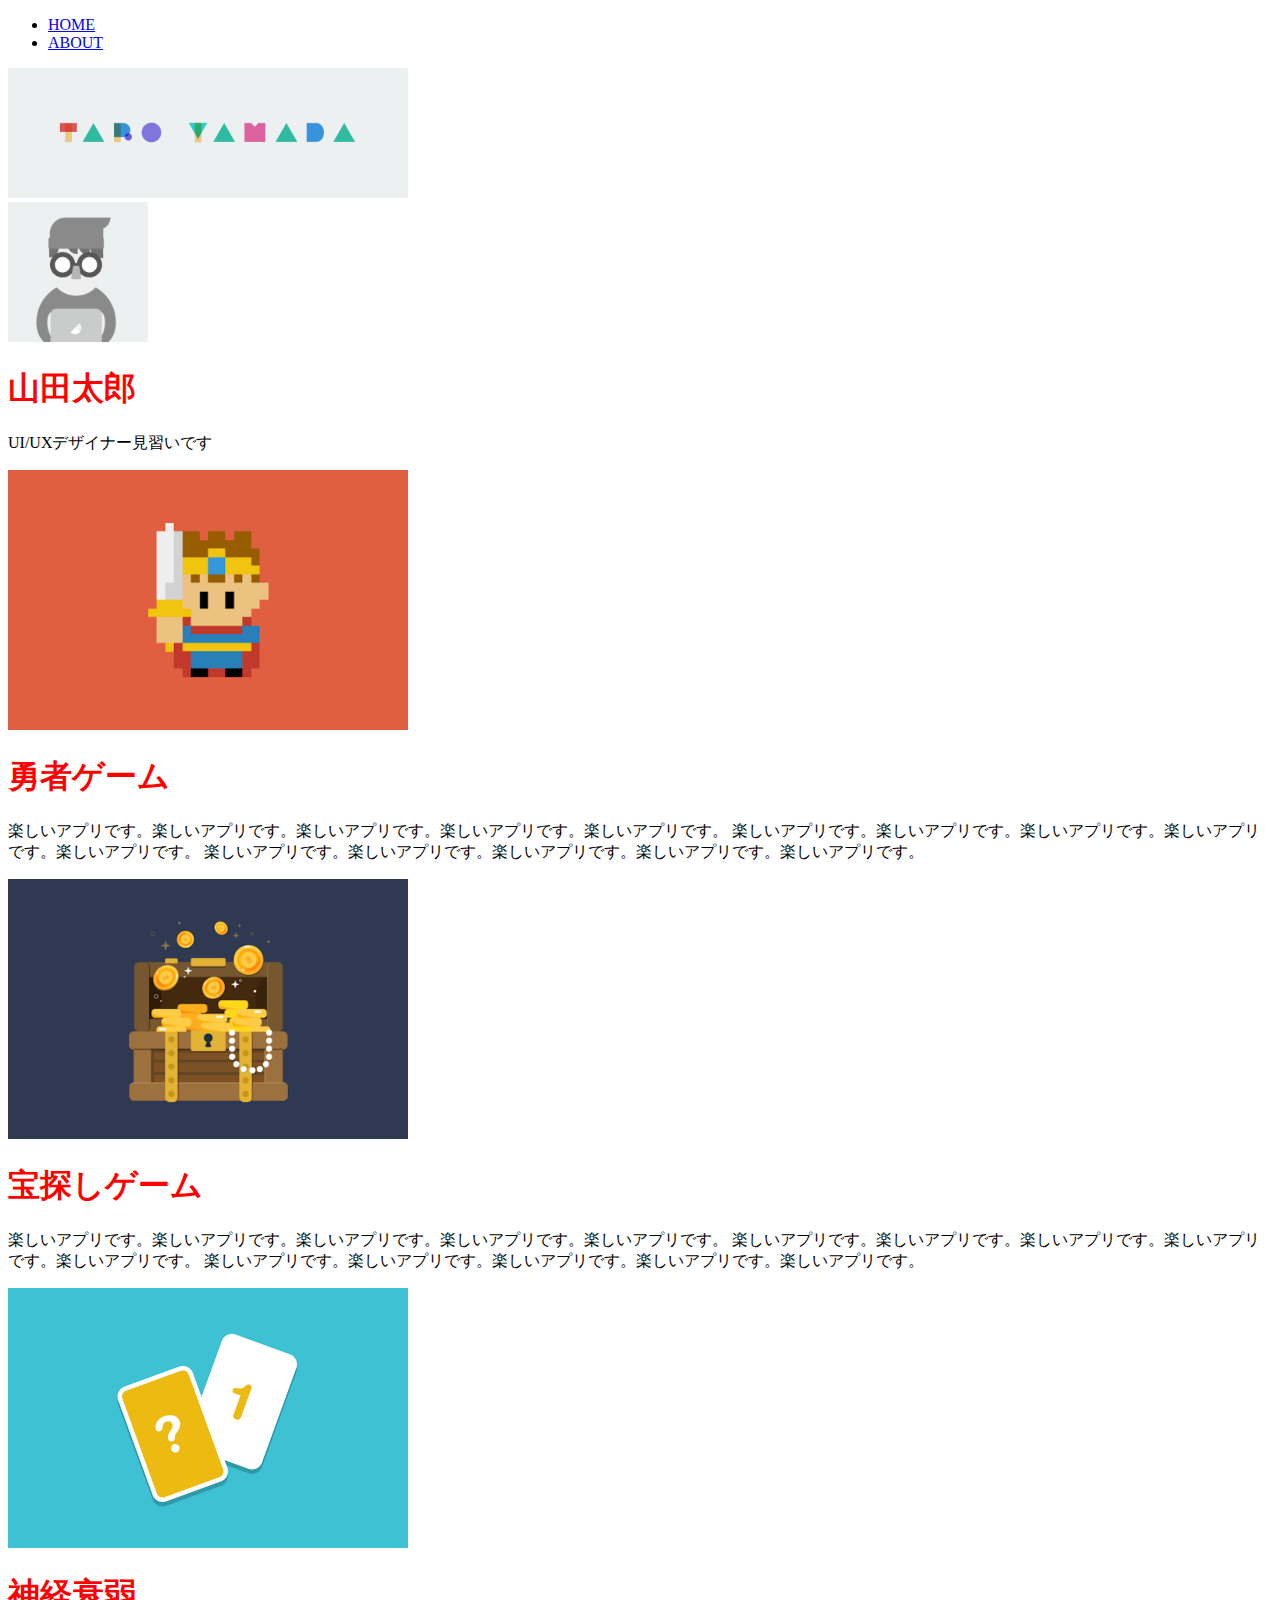
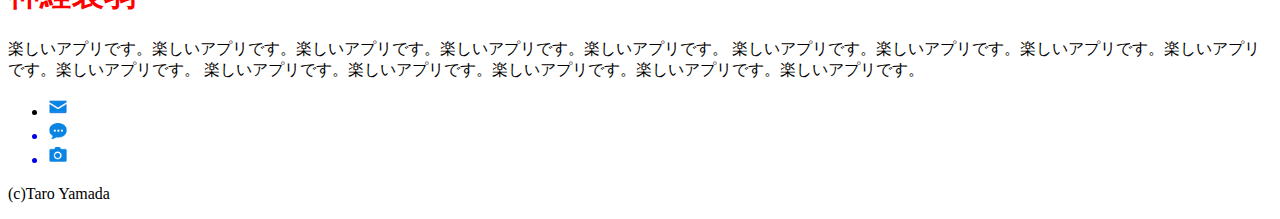
==== MyPortfolio/index.html @ 5306b494 "はじめてのCSS #01" ====
<!DOCTYPE html>
<html lang="ja">
<head>
  <meta charset="UTF-8">
  <title>太郎のポートフォリオサイト</title>
  <link rel="icon" href="favicon.ico">
  <meta name="description" content="太郎のポートフォリオサイトです。">
  <style>
    h1{
      color: red;
    }
  </style>
</head>
<body>
  <header>
    <nav>
      <ul>
        <li>
          <a href="index.html">
            HOME
          </a>
        </li>
        <li>
          <a href="about.html">
            ABOUT
          </a>
        </li>
      </ul>
    </nav>
    <img src="img/header.png" width="400" height="130" alt="ヘッダー画像">
  </header>

  <section>
    <img src="img/taro.png" width="140" height="140" alt="太郎のアイコン">
    <h1>山田太郎</h1>
    <p>UI/UXデザイナー見習いです</p>

    <section>
      <img src="img/work1.png" width="400" height="260" alt="勇者ゲーム">
      <h1>勇者ゲーム</h1>
      <p>楽しいアプリです。楽しいアプリです。楽しいアプリです。楽しいアプリです。楽しいアプリです。
        楽しいアプリです。楽しいアプリです。楽しいアプリです。楽しいアプリです。楽しいアプリです。
        楽しいアプリです。楽しいアプリです。楽しいアプリです。楽しいアプリです。楽しいアプリです。</p>
        <img src="img/work2.png" width="400" height="260" alt="宝探しゲーム">
    </section>

    <section>
      <h1>宝探しゲーム</h1>
      <p>楽しいアプリです。楽しいアプリです。楽しいアプリです。楽しいアプリです。楽しいアプリです。
        楽しいアプリです。楽しいアプリです。楽しいアプリです。楽しいアプリです。楽しいアプリです。
        楽しいアプリです。楽しいアプリです。楽しいアプリです。楽しいアプリです。楽しいアプリです。</p>
        <img src="img/work3.png" width="400" height="260" alt="神経衰弱">
    </section>
    <section>
      <h1>神経衰弱</h1>
      <p>楽しいアプリです。楽しいアプリです。楽しいアプリです。楽しいアプリです。楽しいアプリです。
        楽しいアプリです。楽しいアプリです。楽しいアプリです。楽しいアプリです。楽しいアプリです。
        楽しいアプリです。楽しいアプリです。楽しいアプリです。楽しいアプリです。楽しいアプリです。</p>
    </section>
  </section>

  <footer>
    <ul>
      <li>
        <a href="mailto:XXXXXXXXXXXXX@gmail.com" target="_blank">
          <img src="img/mail.png" width="20" height="20" alt="メール送信">
        </a>
      </li>
      <a href="https://dotinstall.com" target="_blank">
        <li>
          <img src="img/blog.png" width="20" height="20" alt="ブログサイトへ">
        </li>
      </a>
      <a href="https://dotinstall.com" target="_blank">
        <li>
          <img src="img/photos.png" width="20" height="20" alt="写真サイトへ">
        </li>
      </a>
    </ul>
    <p>(c)Taro Yamada</p>
  </footer>
</body>
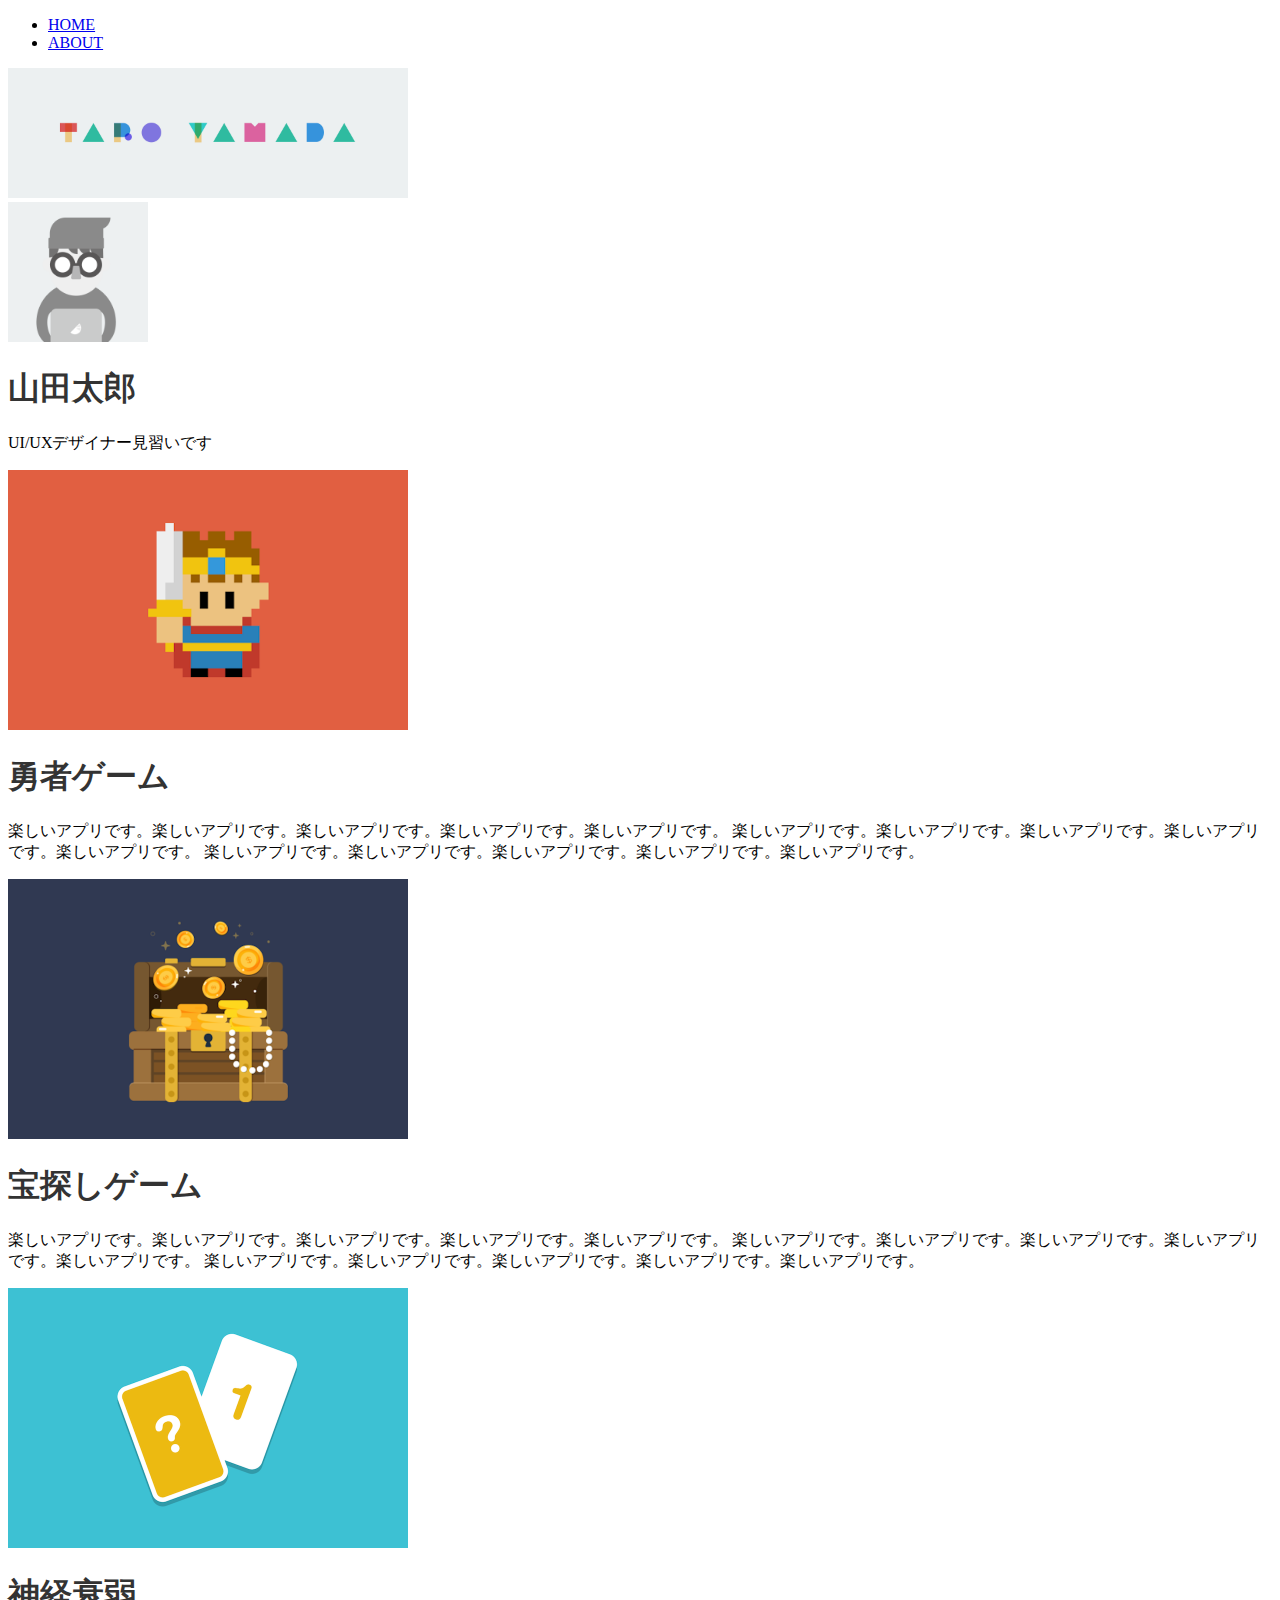
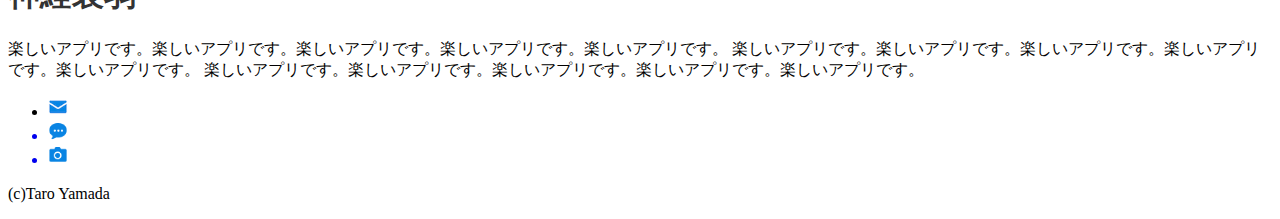
==== commit d4b36aa8: "はじめてのCSS #03" ====
--- a/MyPortfolio/index.html
+++ b/MyPortfolio/index.html
@@ -5,11 +5,7 @@
   <title>太郎のポートフォリオサイト</title>
   <link rel="icon" href="favicon.ico">
   <meta name="description" content="太郎のポートフォリオサイトです。">
-  <style>
-    h1{
-      color: red;
-    }
-  </style>
+  <link rel="stylesheet" href="css/styles.css">
 </head>
 <body>
   <header>
--- a/MyPortfolio/css/styles.css
+++ b/MyPortfolio/css/styles.css
@@ -0,0 +1,7 @@
+h1{
+  /* color: red;
+  color:rgb(0,255,0);
+  color:#0000ff;
+  color:#00f; */
+  color:#333;
+}
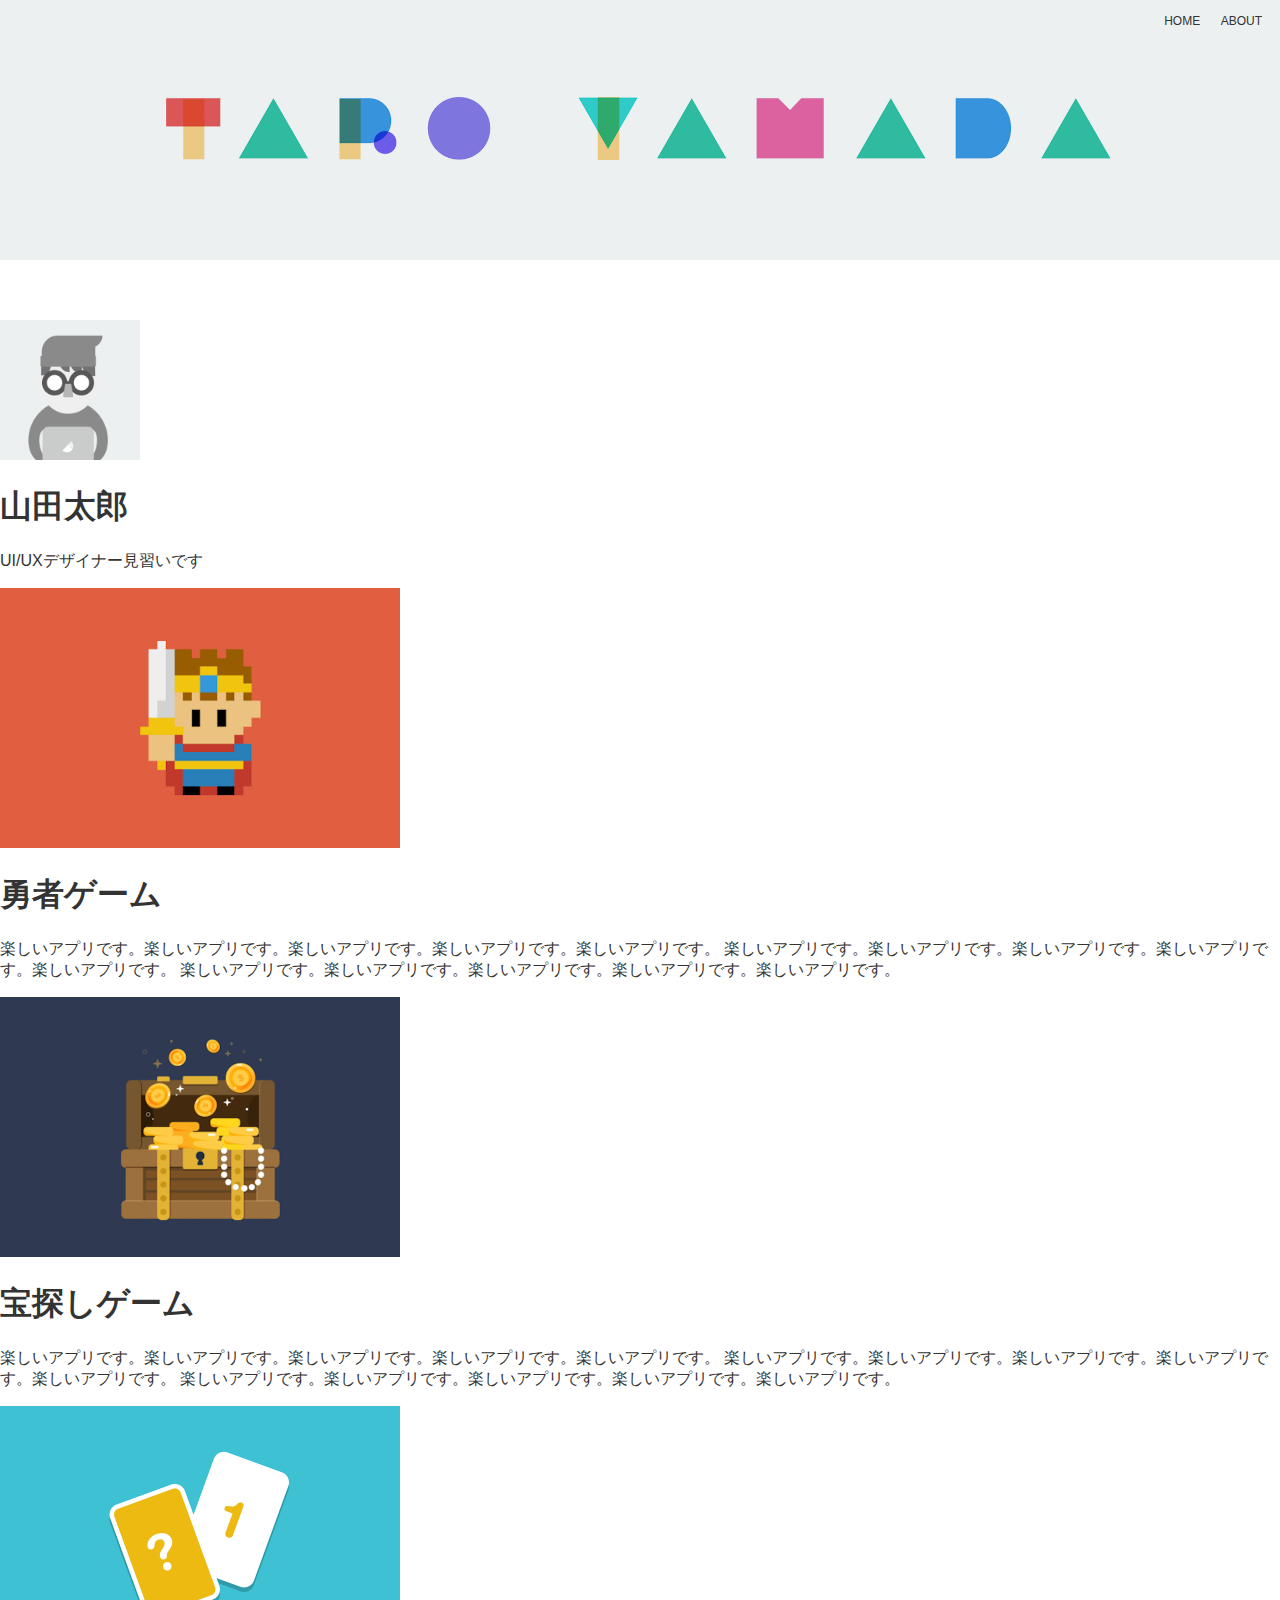
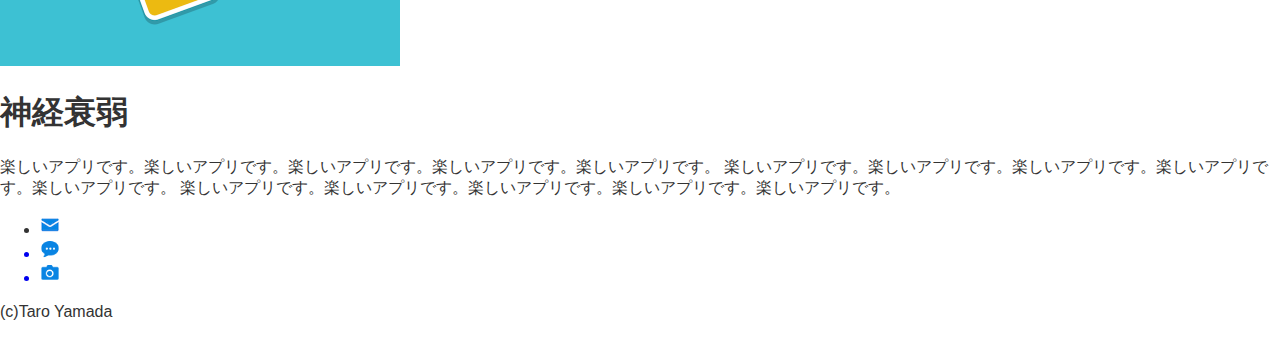
==== commit 5fd7ed1c: "はじめてのCSS #09" ====
--- a/MyPortfolio/index.html
+++ b/MyPortfolio/index.html
@@ -23,7 +23,6 @@
         </li>
       </ul>
     </nav>
-    <img src="img/header.png" width="400" height="130" alt="ヘッダー画像">
   </header>
 
   <section>
--- a/MyPortfolio/css/styles.css
+++ b/MyPortfolio/css/styles.css
@@ -1,7 +1,37 @@
-h1{
-  /* color: red;
-  color:rgb(0,255,0);
-  color:#0000ff;
-  color:#00f; */
+body{
   color:#333;
+  font-family: Verdana, sans-serif;
+  margin: 0;
 }
+
+header {
+  text-align: right;
+  padding: 10px;
+  background-image:
+  url(../img/header.png);
+  height: 240px;
+  background-size: cover;
+  background-position: 50% 50%;
+  margin-bottom: 60px;
+}
+
+header ul {
+  margin: 0;
+  list-style-type: none;
+  padding-left: 0;
+}
+
+header li {
+  display: inline-block;
+  padding:4px 8px;
+  font-size: 12px;
+}
+
+header li > a {
+  text-decoration: none;
+  color: inherit;
+}
+
+header li > a:hover {
+  color: royalblue;
+}
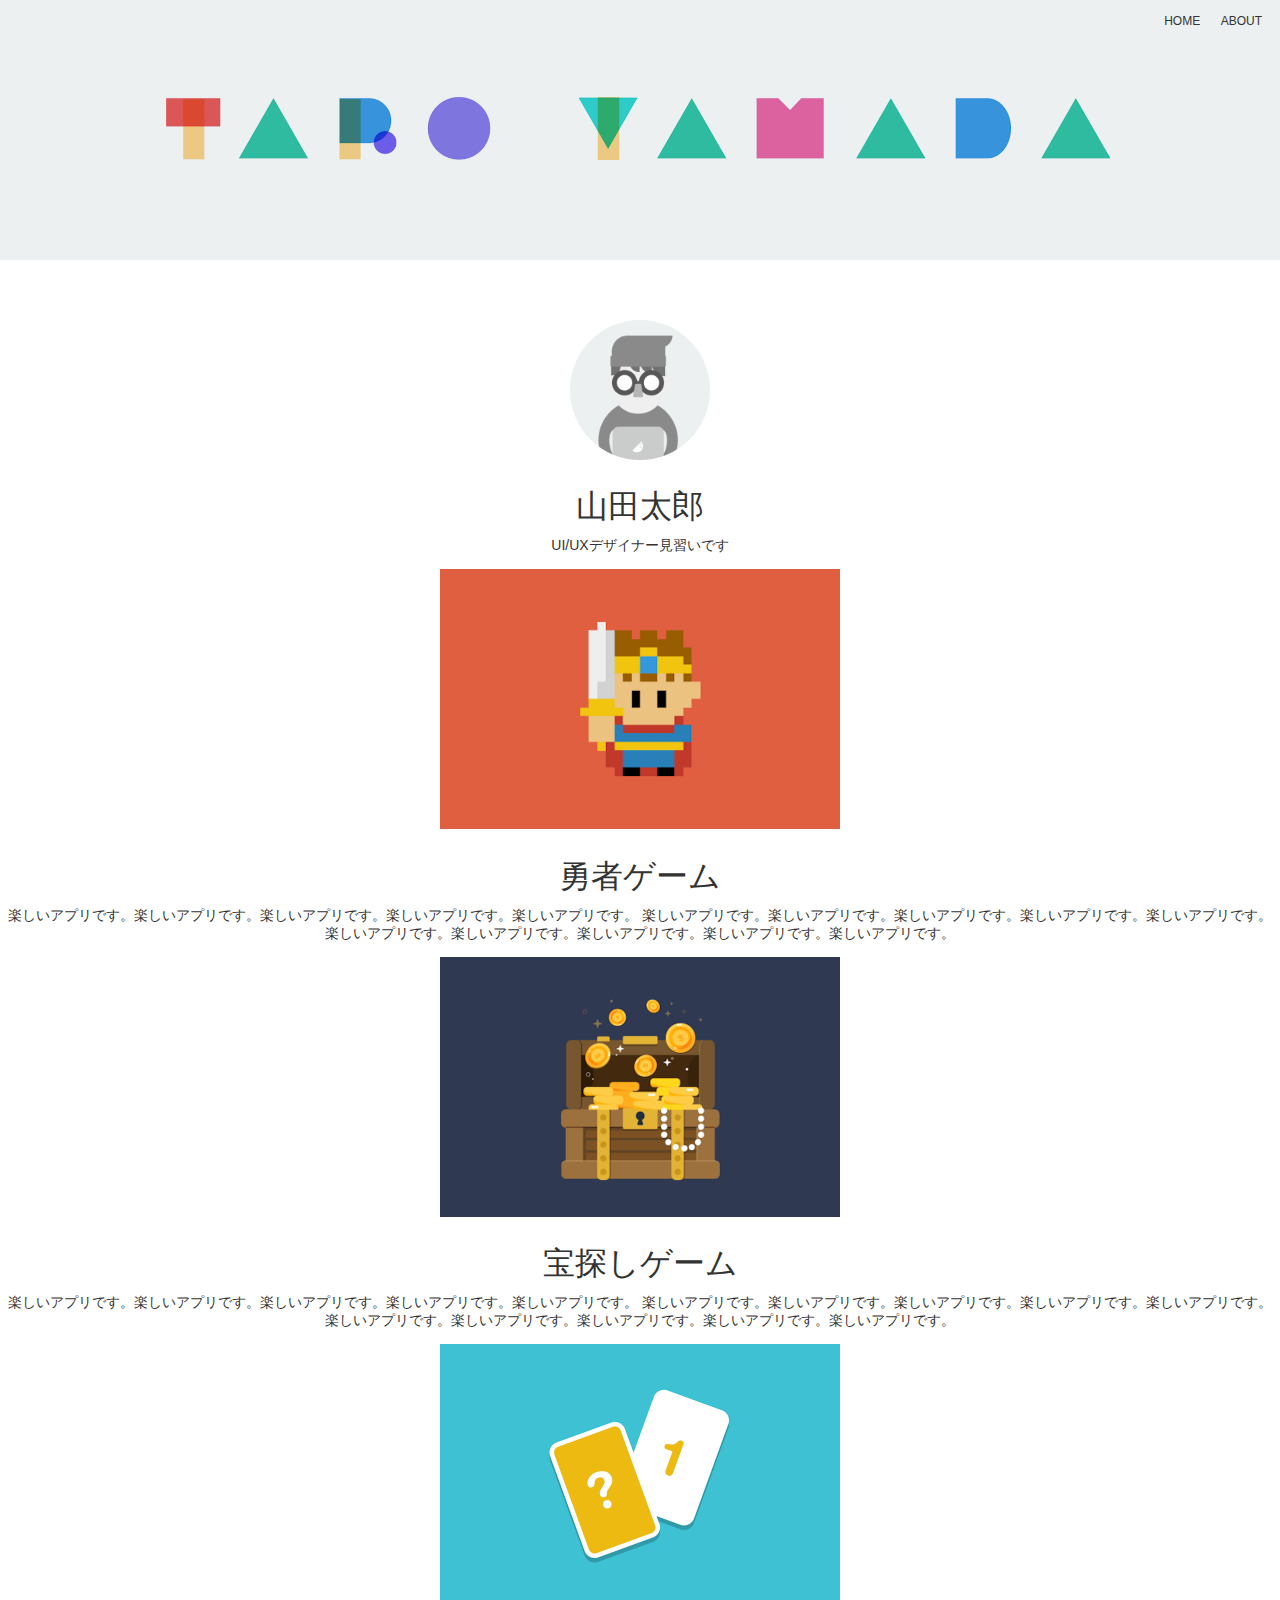
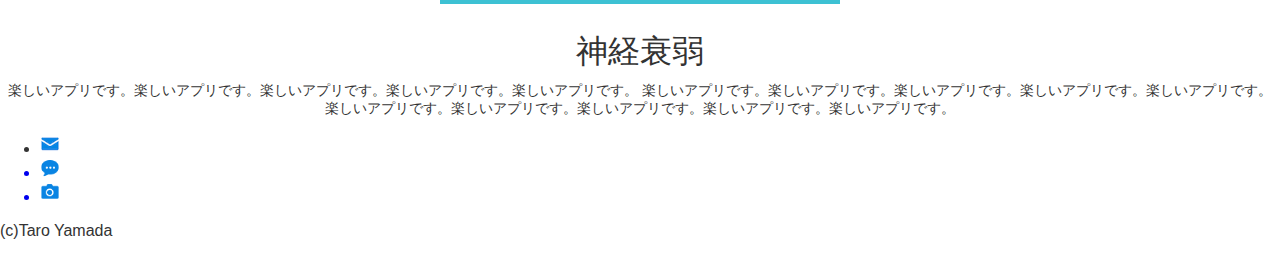
==== commit 5420ffb1: "はじめてのCSS #11" ====
--- a/MyPortfolio/index.html
+++ b/MyPortfolio/index.html
@@ -26,7 +26,7 @@
   </header>
 
   <section>
-    <img src="img/taro.png" width="140" height="140" alt="太郎のアイコン">
+    <img src="img/taro.png" width="140" height="140" alt="太郎のアイコン" class="icon">
     <h1>山田太郎</h1>
     <p>UI/UXデザイナー見習いです</p>
 
--- a/MyPortfolio/css/styles.css
+++ b/MyPortfolio/css/styles.css
@@ -35,3 +35,25 @@
 header li > a:hover {
   color: royalblue;
 }
+
+section {
+  text-align: center;
+}
+
+section h1 {
+  font-weight: normal;
+  margin-bottom: 8px;
+}
+
+section p {
+  margin-top: 0;
+  font-size: 14px;
+}
+
+/* section > img */
+
+.icon {
+  /* border-radius: 30px; */
+  /* border-radius: 70px; */
+  border-radius: 50%;
+}
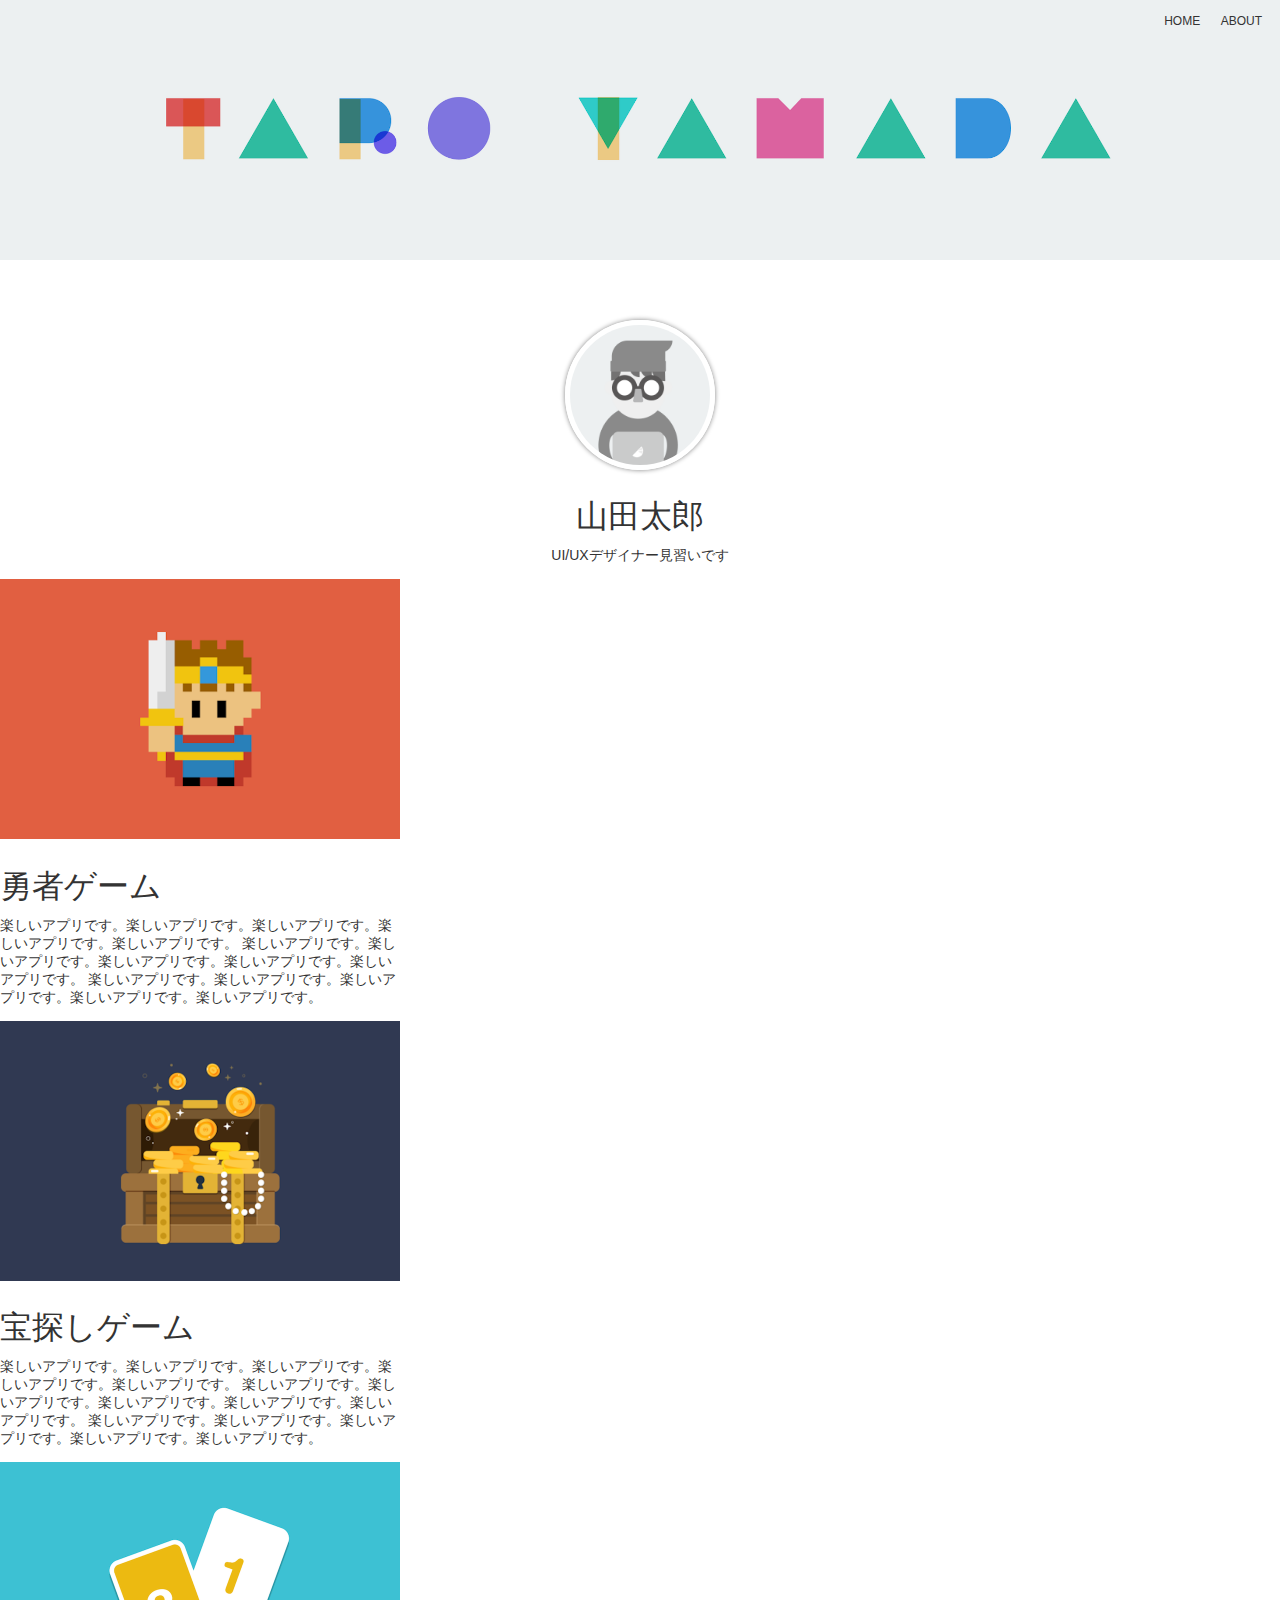
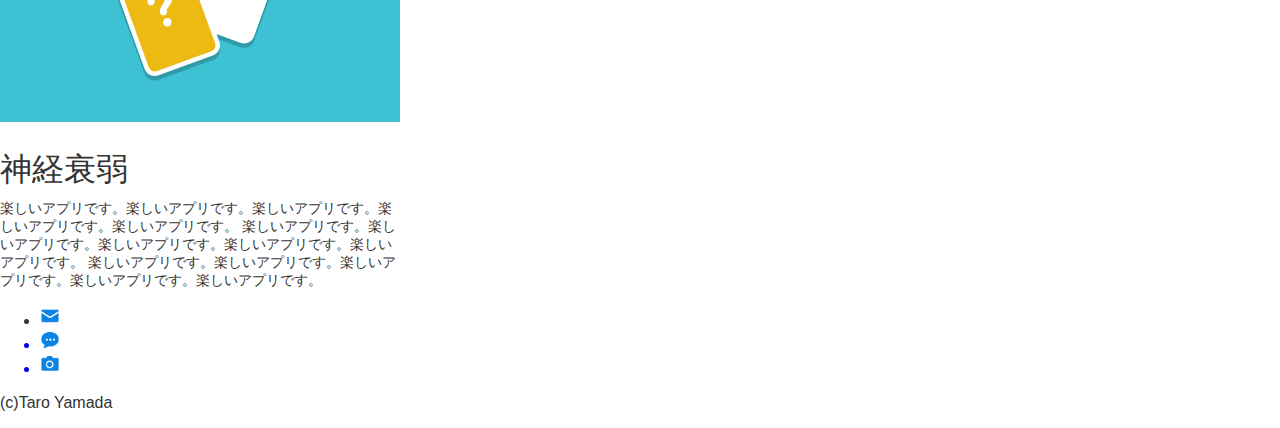
==== commit 13695527: "はじめてのCSS #13" ====
--- a/MyPortfolio/index.html
+++ b/MyPortfolio/index.html
@@ -30,28 +30,30 @@
     <h1>山田太郎</h1>
     <p>UI/UXデザイナー見習いです</p>
 
-    <section>
-      <img src="img/work1.png" width="400" height="260" alt="勇者ゲーム">
-      <h1>勇者ゲーム</h1>
-      <p>楽しいアプリです。楽しいアプリです。楽しいアプリです。楽しいアプリです。楽しいアプリです。
-        楽しいアプリです。楽しいアプリです。楽しいアプリです。楽しいアプリです。楽しいアプリです。
-        楽しいアプリです。楽しいアプリです。楽しいアプリです。楽しいアプリです。楽しいアプリです。</p>
-        <img src="img/work2.png" width="400" height="260" alt="宝探しゲーム">
-    </section>
+    <div class="works">
+      <section>
+        <img src="img/work1.png" width="400" height="260" alt="勇者ゲーム">
+        <h1>勇者ゲーム</h1>
+        <p>楽しいアプリです。楽しいアプリです。楽しいアプリです。楽しいアプリです。楽しいアプリです。
+          楽しいアプリです。楽しいアプリです。楽しいアプリです。楽しいアプリです。楽しいアプリです。
+          楽しいアプリです。楽しいアプリです。楽しいアプリです。楽しいアプリです。楽しいアプリです。</p>
+          <img src="img/work2.png" width="400" height="260" alt="宝探しゲーム">
+        </section>
 
-    <section>
-      <h1>宝探しゲーム</h1>
-      <p>楽しいアプリです。楽しいアプリです。楽しいアプリです。楽しいアプリです。楽しいアプリです。
-        楽しいアプリです。楽しいアプリです。楽しいアプリです。楽しいアプリです。楽しいアプリです。
-        楽しいアプリです。楽しいアプリです。楽しいアプリです。楽しいアプリです。楽しいアプリです。</p>
-        <img src="img/work3.png" width="400" height="260" alt="神経衰弱">
-    </section>
-    <section>
-      <h1>神経衰弱</h1>
-      <p>楽しいアプリです。楽しいアプリです。楽しいアプリです。楽しいアプリです。楽しいアプリです。
-        楽しいアプリです。楽しいアプリです。楽しいアプリです。楽しいアプリです。楽しいアプリです。
-        楽しいアプリです。楽しいアプリです。楽しいアプリです。楽しいアプリです。楽しいアプリです。</p>
-    </section>
+        <section>
+          <h1>宝探しゲーム</h1>
+          <p>楽しいアプリです。楽しいアプリです。楽しいアプリです。楽しいアプリです。楽しいアプリです。
+            楽しいアプリです。楽しいアプリです。楽しいアプリです。楽しいアプリです。楽しいアプリです。
+            楽しいアプリです。楽しいアプリです。楽しいアプリです。楽しいアプリです。楽しいアプリです。</p>
+            <img src="img/work3.png" width="400" height="260" alt="神経衰弱">
+          </section>
+          <section>
+            <h1>神経衰弱</h1>
+            <p>楽しいアプリです。楽しいアプリです。楽しいアプリです。楽しいアプリです。楽しいアプリです。
+              楽しいアプリです。楽しいアプリです。楽しいアプリです。楽しいアプリです。楽しいアプリです。
+              楽しいアプリです。楽しいアプリです。楽しいアプリです。楽しいアプリです。楽しいアプリです。</p>
+            </section>
+    </div>
   </section>
 
   <footer>
--- a/MyPortfolio/css/styles.css
+++ b/MyPortfolio/css/styles.css
@@ -50,10 +50,25 @@
   font-size: 14px;
 }
 
-/* section > img */
+.icon {
+  border-radius: 50%;
+  border: 5px solid white;
+  box-shadow: 0 0 5px gray;
+}
 
-.icon {
-  /* border-radius: 30px; */
-  /* border-radius: 70px; */
-  border-radius: 50%;
+.works {
+  width: 400px;
 }
+
+/* .works h1 {
+  text-align: left;
+}
+
+.works p {
+  text-align: left;
+} */
+
+.works h1,
+.works p {
+  text-align: left;
+}
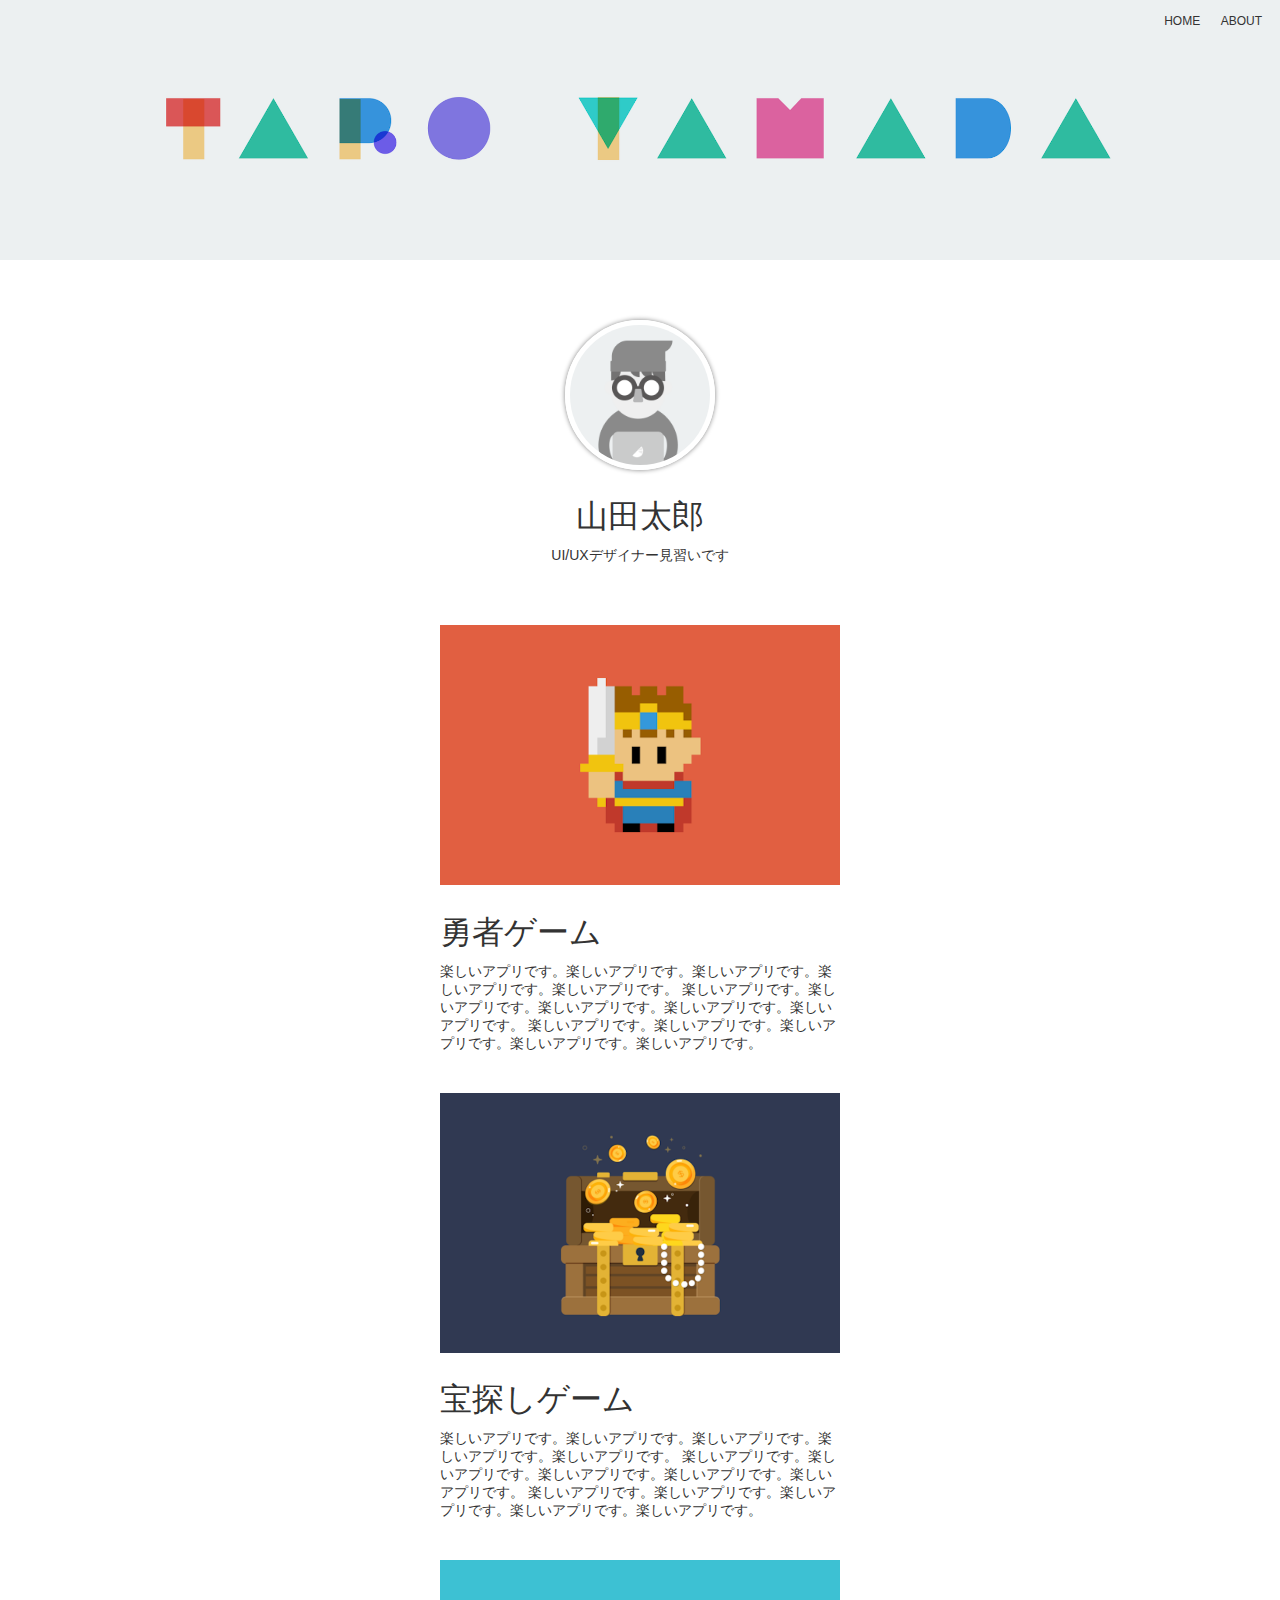
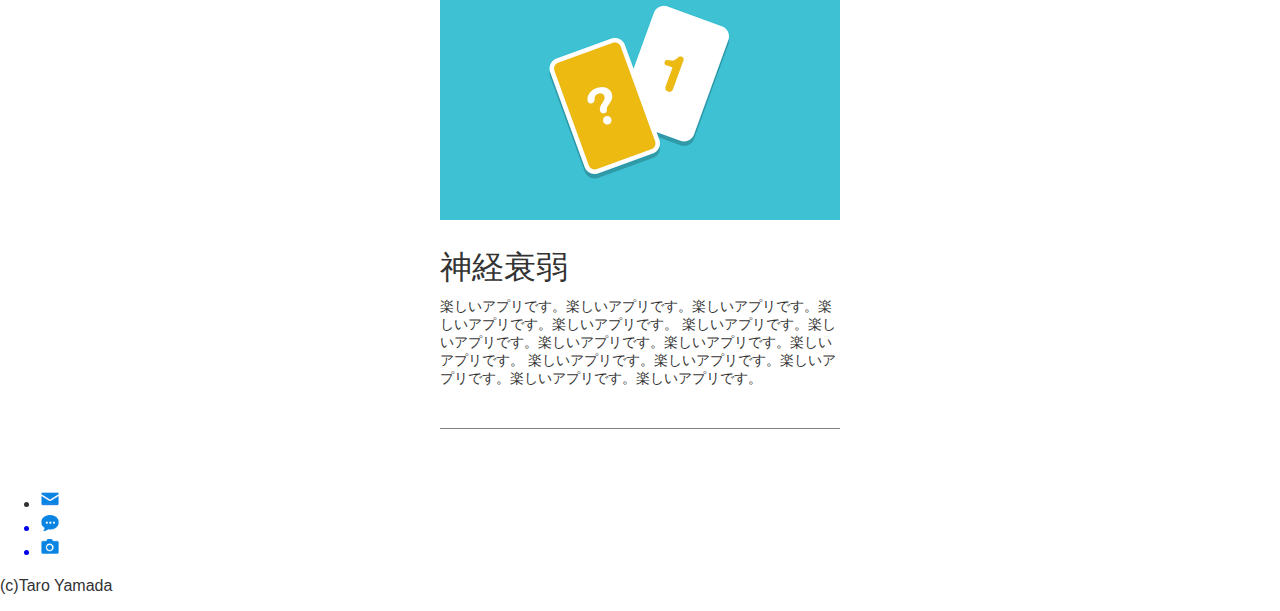
==== commit 62d3542b: "はじめてのCSS #14" ====
--- a/MyPortfolio/index.html
+++ b/MyPortfolio/index.html
@@ -37,17 +37,18 @@
         <p>楽しいアプリです。楽しいアプリです。楽しいアプリです。楽しいアプリです。楽しいアプリです。
           楽しいアプリです。楽しいアプリです。楽しいアプリです。楽しいアプリです。楽しいアプリです。
           楽しいアプリです。楽しいアプリです。楽しいアプリです。楽しいアプリです。楽しいアプリです。</p>
-          <img src="img/work2.png" width="400" height="260" alt="宝探しゲーム">
         </section>
 
         <section>
+          <img src="img/work2.png" width="400" height="260" alt="宝探しゲーム">
           <h1>宝探しゲーム</h1>
           <p>楽しいアプリです。楽しいアプリです。楽しいアプリです。楽しいアプリです。楽しいアプリです。
             楽しいアプリです。楽しいアプリです。楽しいアプリです。楽しいアプリです。楽しいアプリです。
             楽しいアプリです。楽しいアプリです。楽しいアプリです。楽しいアプリです。楽しいアプリです。</p>
+          </section>
+
+          <section>
             <img src="img/work3.png" width="400" height="260" alt="神経衰弱">
-          </section>
-          <section>
             <h1>神経衰弱</h1>
             <p>楽しいアプリです。楽しいアプリです。楽しいアプリです。楽しいアプリです。楽しいアプリです。
               楽しいアプリです。楽しいアプリです。楽しいアプリです。楽しいアプリです。楽しいアプリです。
--- a/MyPortfolio/css/styles.css
+++ b/MyPortfolio/css/styles.css
@@ -58,15 +58,15 @@
 
 .works {
   width: 400px;
+  /* margin-left: auto;
+  margin-right: auto; */
+  margin: 60px auto;
+  border-bottom: 1px solid gray;
 }
 
-/* .works h1 {
-  text-align: left;
+.works > section{
+  margin-bottom:40px;
 }
-
-.works p {
-  text-align: left;
-} */
 
 .works h1,
 .works p {
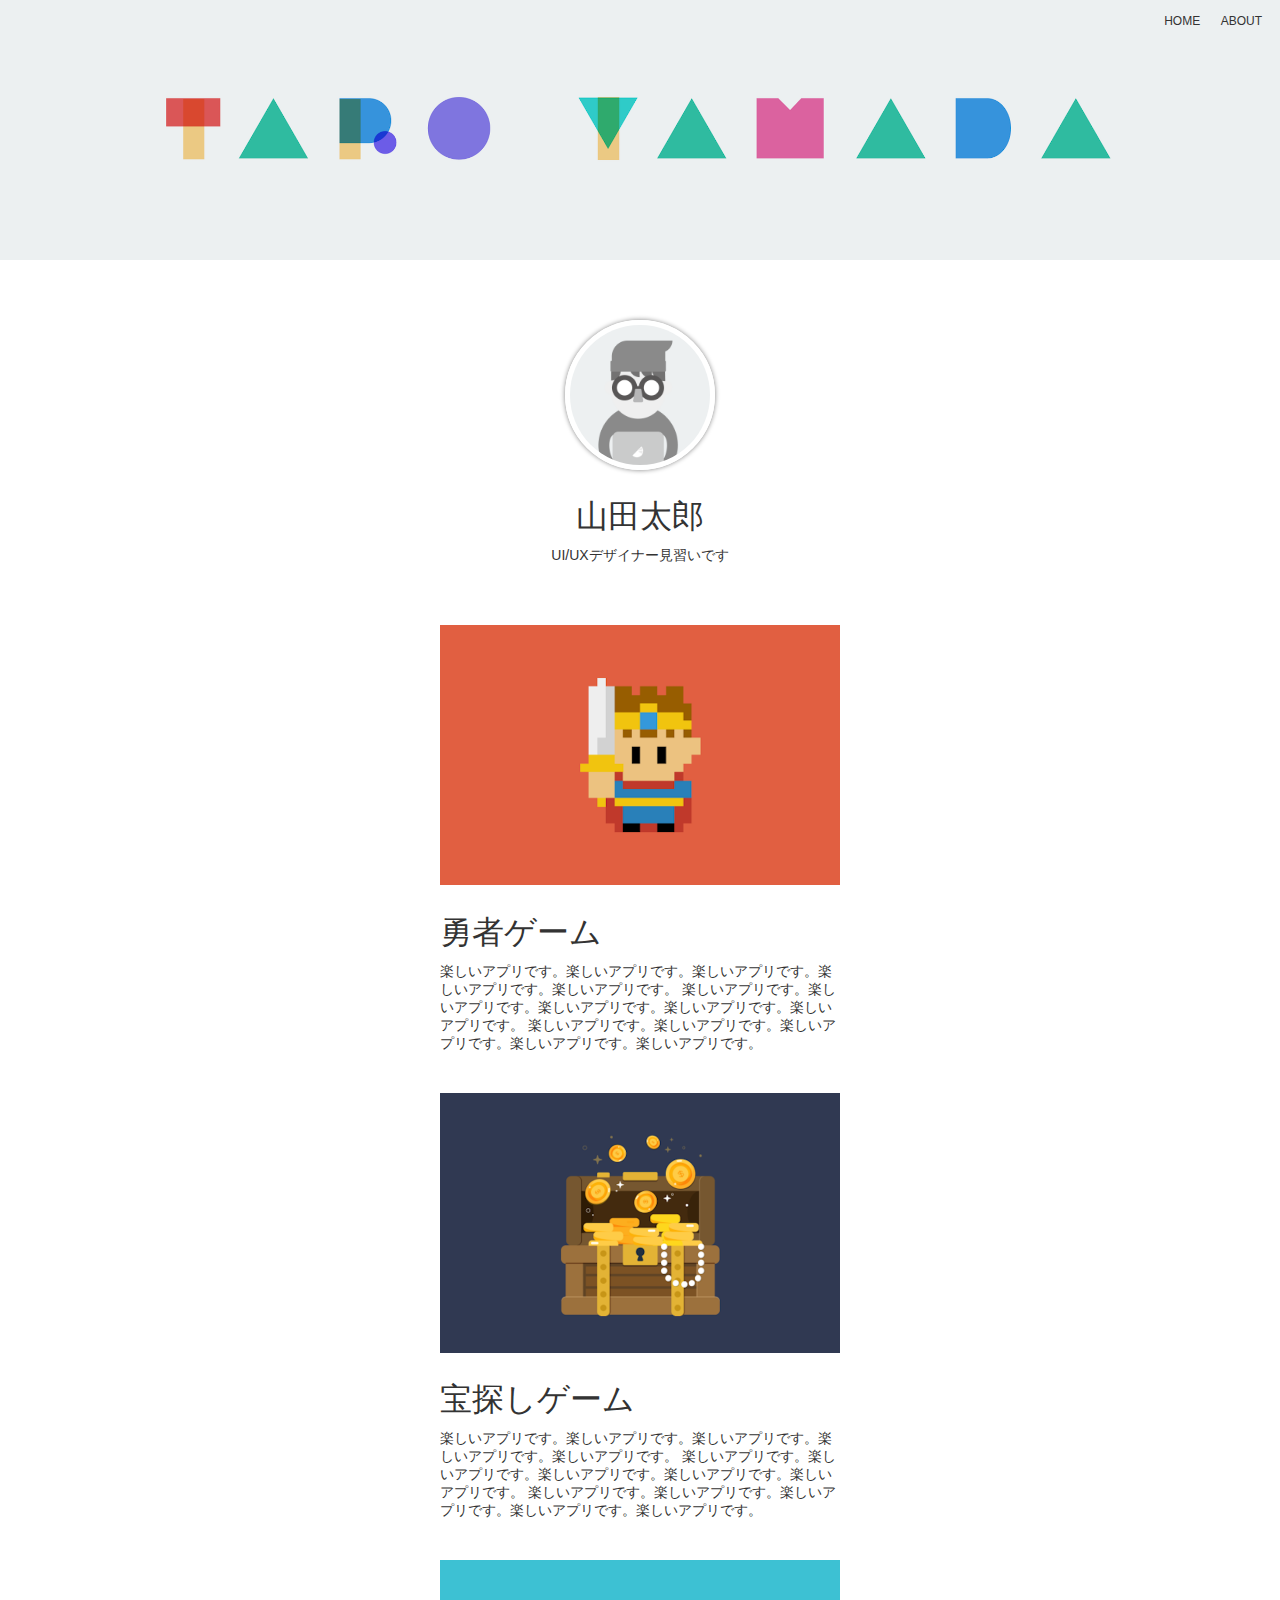
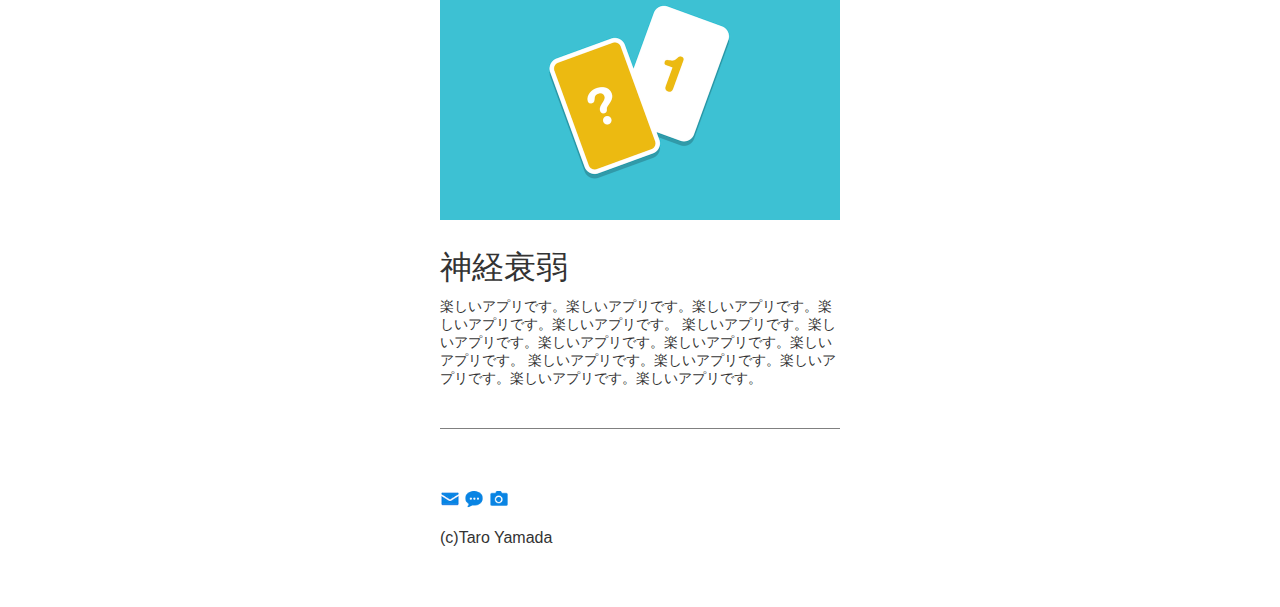
==== commit 3bcb735c: "はじめてのCSS #15" ====
--- a/MyPortfolio/index.html
+++ b/MyPortfolio/index.html
@@ -64,16 +64,16 @@
           <img src="img/mail.png" width="20" height="20" alt="メール送信">
         </a>
       </li>
-      <a href="https://dotinstall.com" target="_blank">
-        <li>
+      <li>
+        <a href="https://dotinstall.com" target="_blank">
           <img src="img/blog.png" width="20" height="20" alt="ブログサイトへ">
-        </li>
-      </a>
-      <a href="https://dotinstall.com" target="_blank">
-        <li>
+        </a>
+      </li>
+      <li>
+        <a href="https://dotinstall.com" target="_blank">
           <img src="img/photos.png" width="20" height="20" alt="写真サイトへ">
-        </li>
-      </a>
+        </a>
+      </li>
     </ul>
     <p>(c)Taro Yamada</p>
   </footer>
--- a/MyPortfolio/css/styles.css
+++ b/MyPortfolio/css/styles.css
@@ -58,8 +58,6 @@
 
 .works {
   width: 400px;
-  /* margin-left: auto;
-  margin-right: auto; */
   margin: 60px auto;
   border-bottom: 1px solid gray;
 }
@@ -72,3 +70,22 @@
 .works p {
   text-align: left;
 }
+
+footer {
+  width: 400px;
+  margin:0 auto 60px;
+}
+
+footer ul {
+  margin: 0;
+  list-style-type: none;
+  padding-left: 0;
+}
+
+footer li {
+  display: inline-block;
+}
+
+footer li > a:hover {
+  opacity: 0.6;
+}
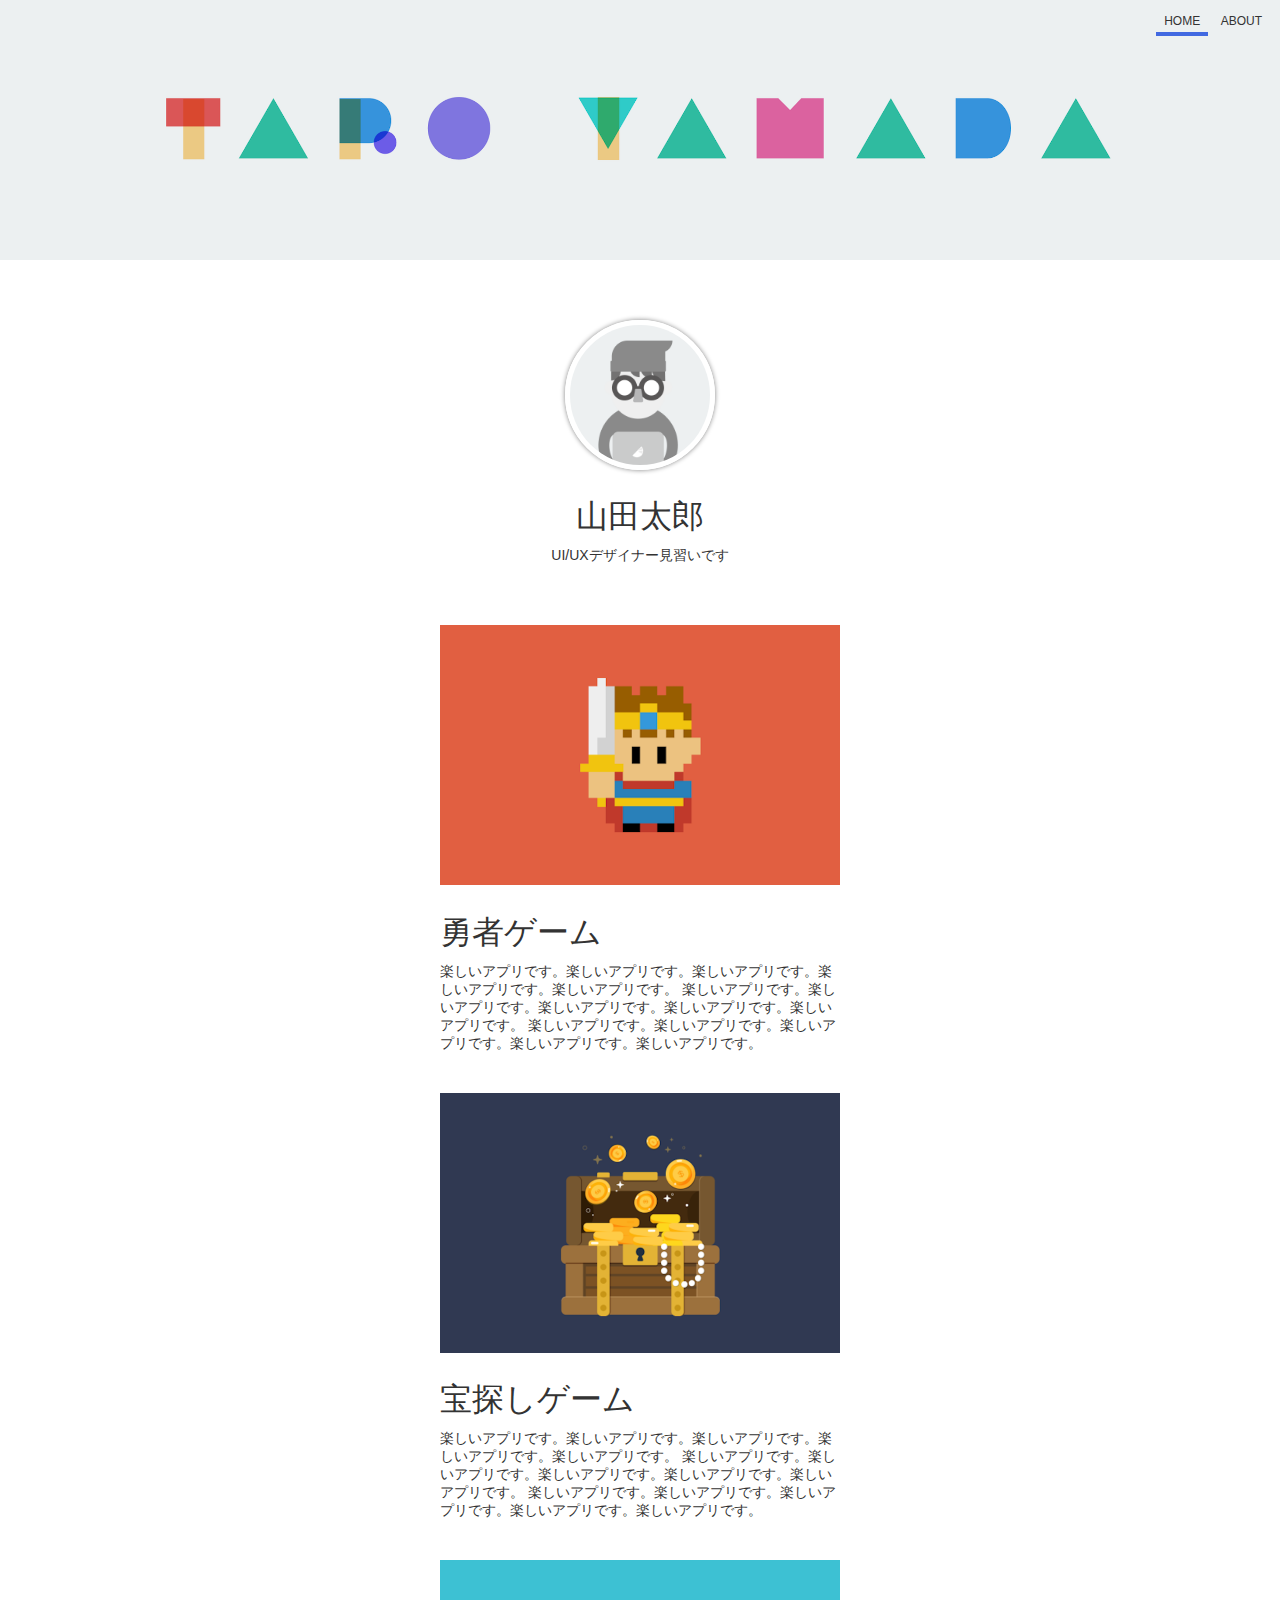
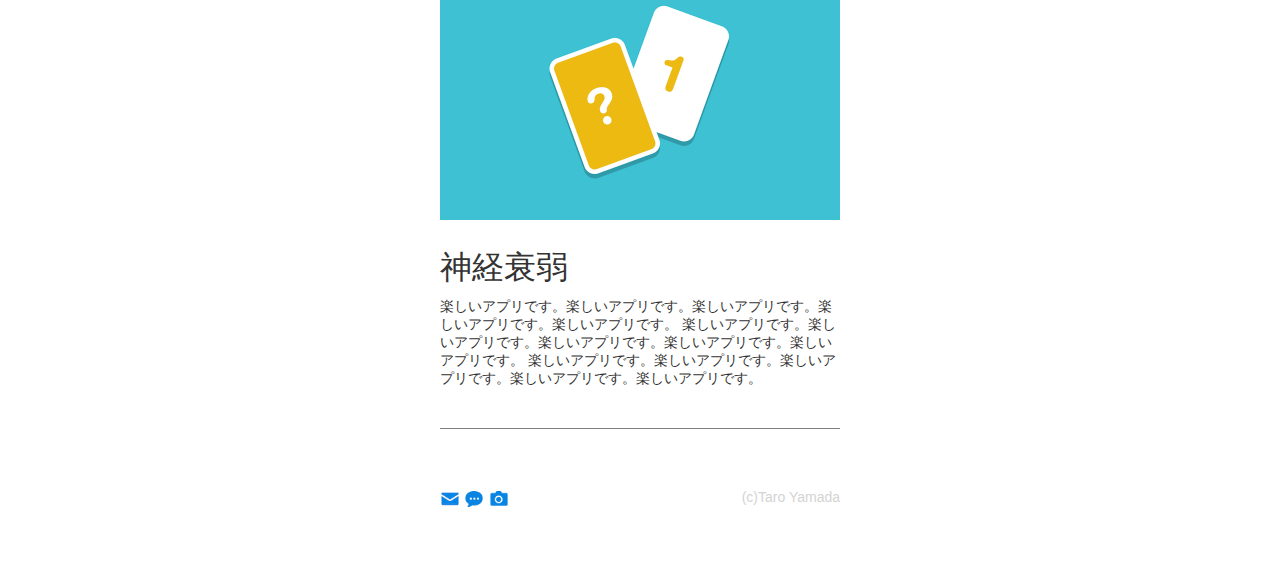
==== commit 2a7887de: "はじめてのCSS #17" ====
--- a/MyPortfolio/index.html
+++ b/MyPortfolio/index.html
@@ -11,7 +11,7 @@
   <header>
     <nav>
       <ul>
-        <li>
+        <li class="current">
           <a href="index.html">
             HOME
           </a>
--- a/MyPortfolio/css/styles.css
+++ b/MyPortfolio/css/styles.css
@@ -34,6 +34,10 @@
 
 header li > a:hover {
   color: royalblue;
+}
+
+.current {
+  border-bottom: 4px solid royalblue;
 }
 
 section {
@@ -80,6 +84,7 @@
   margin: 0;
   list-style-type: none;
   padding-left: 0;
+  float:left;
 }
 
 footer li {
@@ -89,3 +94,18 @@
 footer li > a:hover {
   opacity: 0.6;
 }
+
+footer p {
+  color: lightgray;
+  font-size: 14px;
+  text-align: right;
+}
+
+.about {
+  width: 400px;
+  margin: 0 auto 60px;
+}
+
+.about p{
+  text-align: left;
+}
